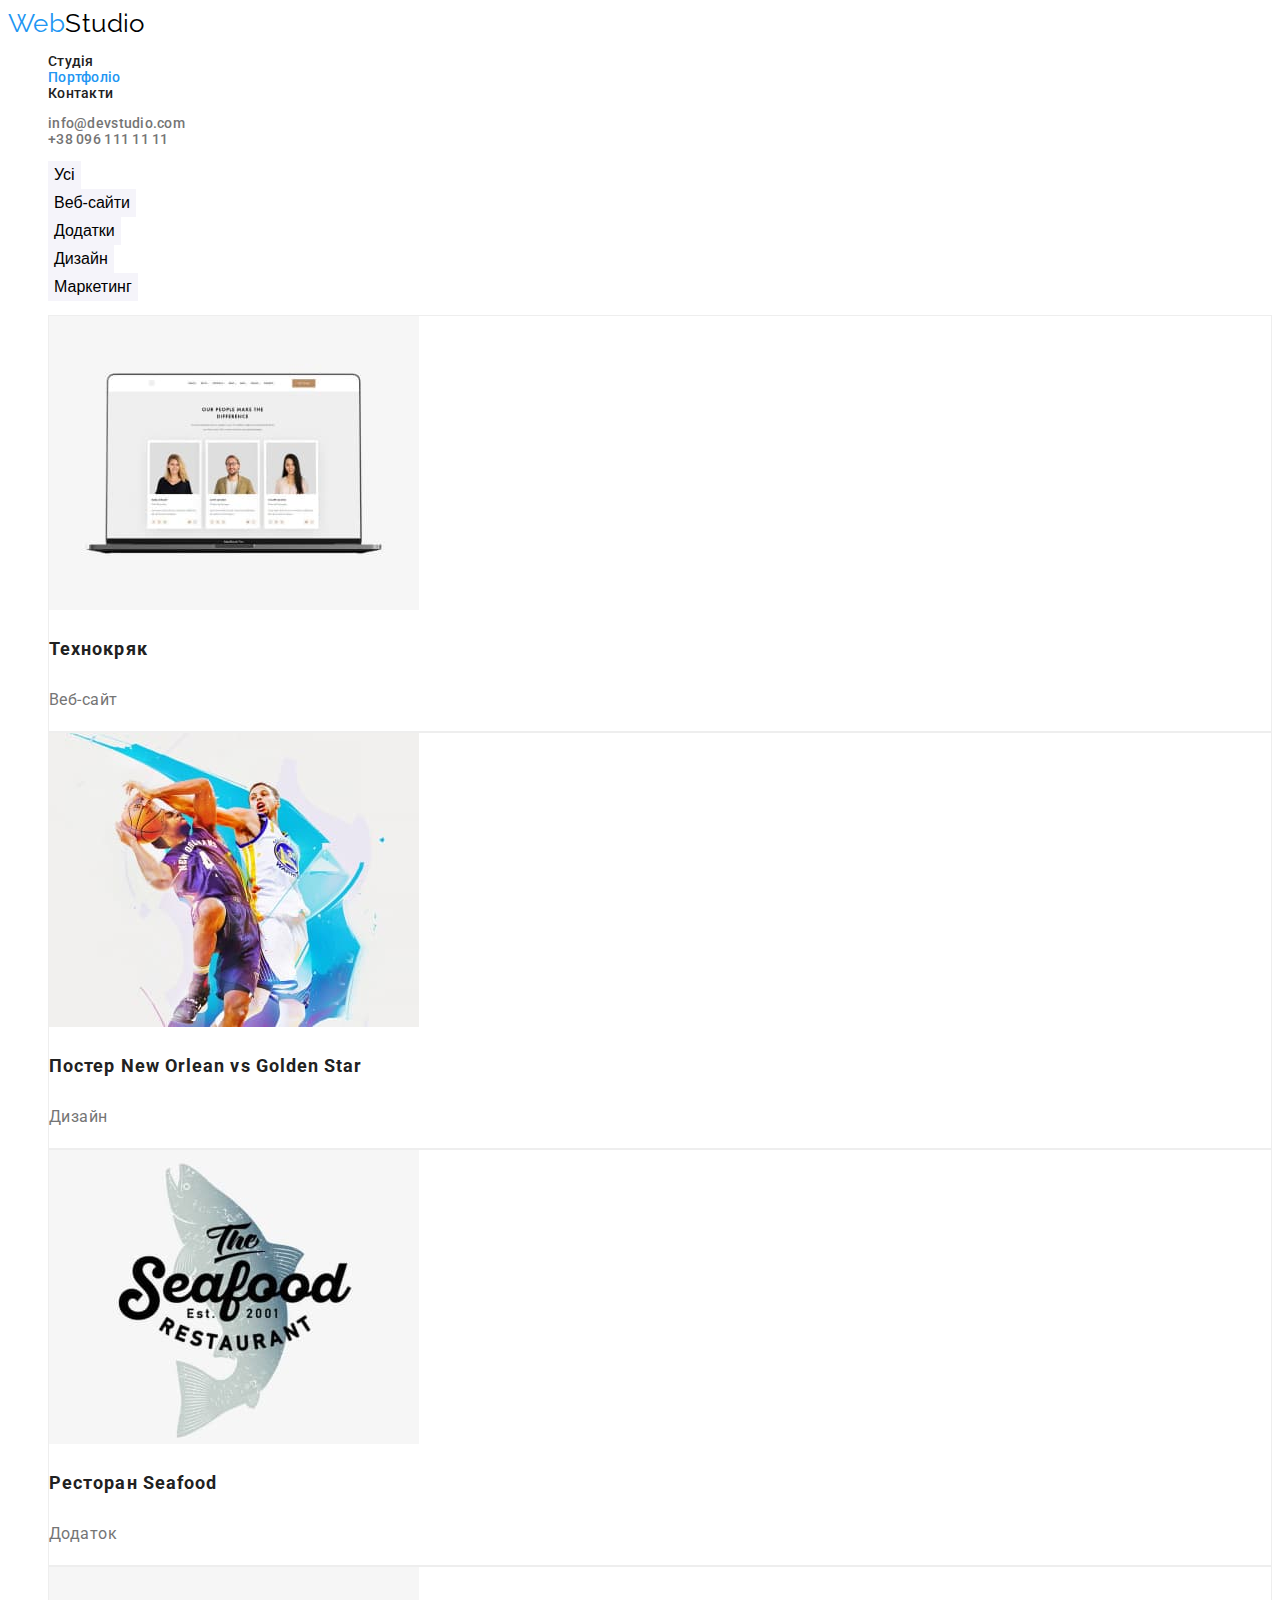
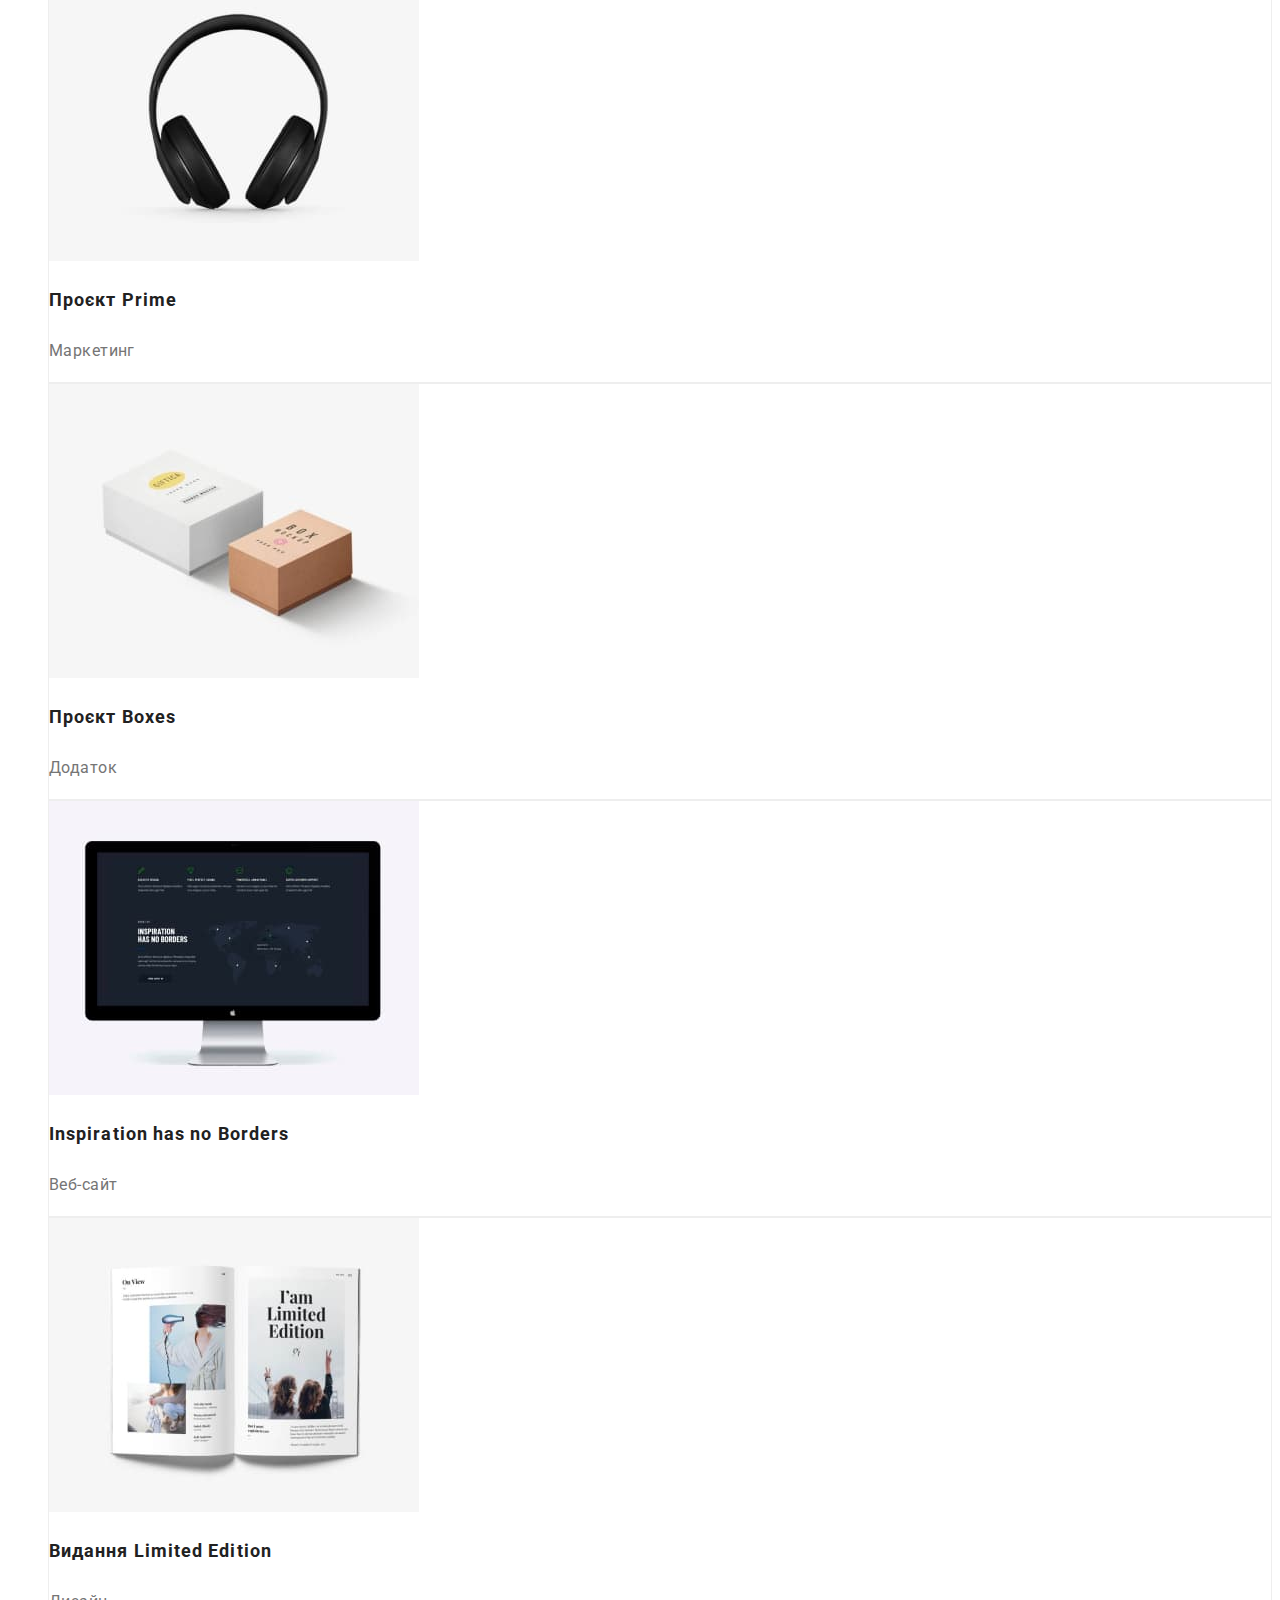
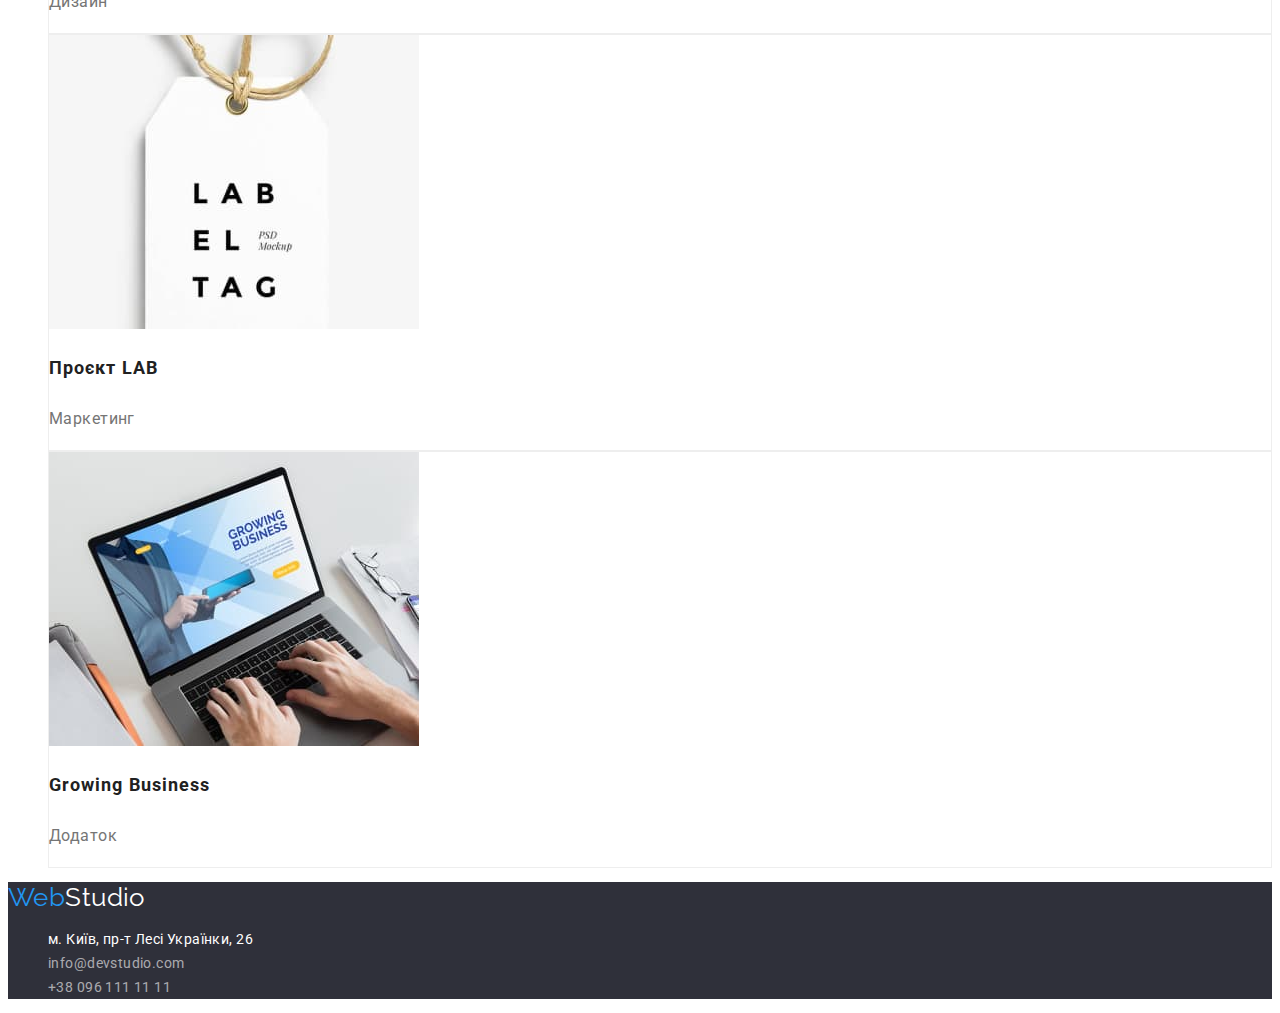
==== portfolio.html @ b097747d "Initial commit" ====
<!DOCTYPE html>
<html lang="uk">
  <head>
    <meta charset="UTF-8" />
    <meta http-equiv="X-UA-Compatible" content="IE=edge" />
    <meta name="viewport" content="width=device-width, initial-scale=1.0" />
    <title>WebStudio</title>

    <!-- Стилі -->
    <link rel="stylesheet" href="./CSS/styles.css" />

    <!-- Шрифти -->
    <link rel="preconnect" href="https://fonts.googleapis.com" />
    <link rel="preconnect" href="https://fonts.gstatic.com" crossorigin />
    <link
      href="https://fonts.googleapis.com/css2?family=Raleway:wght@700&family=Roboto:wght@400;500;700;900&display=swap"
      rel="stylesheet"
    />
  </head>
  <body>
    <!-- Шапка сайту -->
    <header>
      <nav>
        <a href="./index.html" class="logo"> <span>Web</span>Studio </a>
        <ul class="site-nav list">
          <li><a class="link" href="/index.html">Студія</a></li>
          <li><a class="link current" href="./portfolio.html">Портфоліо</a></li>
          <li><a class="link" href="./contacts.html">Контакти</a></li>
        </ul>
      </nav>
      <ul class="auth-nav list">
        <li><a class="link" href="mailto:info@devstudio.com">info@devstudio.com</a></li>
        <li><a class="link" href="tel:+380961111111">+38 096 111 11 11</a></li>
      </ul>
    </header>

    <main>
      <!-- Портфоліо -->

      <section>
        <h1 hidden>Портфоліо</h1>
        <ul class="filter-list">
          <li><button type="button" class="filter-btn">Усі</button></li>
          <li><button type="button" class="filter-btn">Веб-сайти</button></li>
          <li><button type="button" class="filter-btn">Додатки</button></li>
          <li><button type="button" class="filter-btn">Дизайн</button></li>
          <li><button type="button" class="filter-btn">Маркетинг</button></li>
        </ul>

        <ul class="works-list">
          <li class="works-item">
            <img src="./images/images.portfolio/img.jpg" alt="Веб-сайт" width="370" height="294" />
            <h3 class="works-item-title">Технокряк</h3>
            <p class="works-text">Веб-сайт</p>
          </li>
          <li class="works-item">
            <img src="./images/images.portfolio/img-2.jpg" alt="Дизайн" width="370" height="294" />
            <h3 class="works-item-title">Постер New Orlean vs Golden Star</h3>
            <p class="works-text">Дизайн</p>
          </li>
          <li class="works-item">
            <img src="./images/images.portfolio/img-3.jpg" alt="Додаток" width="370" height="294" />
            <h3 class="works-item-title">Ресторан Seafood</h3>
            <p class="works-text">Додаток</p>
          </li>
          <li class="works-item">
            <img
              src="./images/images.portfolio/img-4.jpg"
              alt="Маркетинг"
              width="370"
              height="294"
            />
            <h3 class="works-item-title">Проєкт Prime</h3>
            <p class="works-text">Маркетинг</p>
          </li>
          <li class="works-item">
            <img src="./images/images.portfolio/img-5.jpg" alt="Додаток" width="370" height="294" />
            <h3 class="works-item-title">Проєкт Boxes</h3>
            <p class="works-text">Додаток</p>
          </li>
          <li class="works-item">
            <img
              src="./images/images.portfolio/img-6.jpg"
              alt="Веб-сайт"
              width="370"
              height="294"
            />
            <h3 class="works-item-title">Inspiration has no Borders</h3>
            <p class="works-text">Веб-сайт</p>
          </li>
          <li class="works-item">
            <img src="./images/images.portfolio/img-7.jpg" alt="Дизайн" width="370" height="294" />
            <h3 class="works-item-title">Видання Limited Edition</h3>
            <p class="works-text">Дизайн</p>
          </li>
          <li class="works-item">
            <img
              src="./images/images.portfolio/img-8.jpg"
              alt="Маркетинг"
              width="370"
              height="294"
            />
            <h3 class="works-item-title">Проєкт LAB</h3>
            <p class="works-text">Маркетинг</p>
          </li>
          <li class="works-item">
            <img src="./images/images.portfolio/img-9.jpg" alt="Додаток" width="370" height="294" />
            <h3 class="works-item-title">Growing Business</h3>
            <p class="works-text">Додаток</p>
          </li>
        </ul>
      </section>
    </main>

    <!--Футер-->
    <footer class="footer">
      <a href="./index.html" class="footer-logo logo"> <span>Web</span>Studio </a>
      <address>
        <ul class="footer-contacts">
          <li>
            <a
              class="link-address"
              href="https://goo.gl/maps/hEW1JtFpCVsuVEPR8"
              target="_blank"
              rel="noreferrer"
              >м. Київ, пр-т Лесі Українки, 26</a
            >
          </li>
          <li><a class="link" href="mailto:info@devstudio.com">info@devstudio.com</a></li>
          <li><a class="link" href="tel:+380961111111">+38 096 111 11 11</a></li>
        </ul>
      </address>
    </footer>
  </body>
</html>
---- CSS/styles.css ----
:root {
    --primary-text-color: #212121;
    --second-text-color: #757575;
    --accent-color: #2196F3;
    --third-text-color: #ffffff;
}

.visually-hidden {
    position: absolute;
    width: 1px;
    height: 1px;
    margin: -1px;
    border: 0;
    padding: 0;

    white-space: nowrap;
    clip-path: inset(100%);
    clip: rect(0 0 0 0);
    overflow: hidden;
}

body {
    font-family: 'Roboto', 'Raleway', sans-serif;
    background-color: var(--third-text-color);
    color: var(--primary-text-color);
    font-size: 14px;
    letter-spacing: 0.03em;
}

.logo > span {
    color: var(--accent-color);
}

.logo {
    font-family: 'Raleway';
    font-size: 26px;
    line-height: calc(31/26);
    color: #000000;
    text-decoration: none;
}

.logo:hover,
.logo:focus {
color: var(--accent-color);
}

.list {
    list-style: none;
}

/* Site nav */

.site-nav .link {
    font-weight: 500;
    line-height: calc(16/14);
    letter-spacing: 0.02em;
    color: var(--primary-text-color);
    text-decoration: none;
}
.site-nav .link:focus,
.site-nav .link:hover {
    color: var(--accent-color);
}

.site-nav .link.current {
    color: var(--accent-color)
}

/* Auth nav */

.auth-nav .link {
    font-weight: 500;
    line-height: calc(16/14);
    letter-spacing: 0.02em;
    color: var(--second-text-color);
    text-decoration: none;
}
.auth-nav .link:focus,
.auth-nav .link:hover {
    color: var(--accent-color);
}

/* Герой */

.hero {
    background-color: #2F303A;
}

.hero-title {
    font-weight: 900;
    font-size: 44px;
    line-height: calc(60/44);
    text-align: center;
    letter-spacing: 0.06em;
    text-transform: uppercase;
    color: var(--third-text-color);
}

.hero-btn {
    font-size: 16px;
    line-height: calc(30/16);
    letter-spacing: 0.06em;
    background: var(--accent-color);
    color: var(--third-text-color);
    box-shadow: 0px 4px 4px rgba(0, 0, 0, 0.15);
    border: none;
    border-radius: 4px;
    cursor: pointer;
}

/* Особливості */

.exclusive-list {
    list-style: none;
}

.exclusive-title {
    line-height: calc(16/14);
}

.exclusive-text {
    line-height: calc(24/14);
    color: var(--second-text-color);
}

/* Чим ми займаємося */

.direction {
}

.section-title {
    font-size: 36px;
    line-height: calc(42/36);
}

.direction-list {
    list-style: none;
}

/* Наша команда */

.team {
    background: #F5F4FA;
}

.team-list {
    list-style: none;
}

.team-list .item {
    background: var(--third-text-color);
    box-shadow: 0px 1px 3px rgba(0, 0, 0, 0.12), 0px 1px 1px rgba(0, 0, 0, 0.14), 0px 2px 1px rgba(0, 0, 0, 0.2);
    border-radius: 0px 0px 4px 4px
}

.team-list .name {
    font-weight: 500;
    font-size: 16px;
    line-height: calc(19/16);
}

.team-list .text {
    font-size: 16px;
    line-height: calc(19/16);
    color: var(--second-text-color);
}

/* Футер */

.footer {
    background-color: #2F303A;
}

.footer-logo {
    color: var(--third-text-color);
}

.footer-logo > span {
    color: var(--accent-color);
}

.footer > .link {
    color: var(--third-text-color);
}

.footer-contacts {
    list-style: none;
}

.link-address {
    font-style: normal;
    line-height: calc(24/14);
    color: var(--third-text-color);
    text-decoration: none;
}

.footer-contacts .link {
    font-style: normal;
    line-height: calc(24/14);
    color: rgba(255, 255, 255, 0.6);
    text-decoration: none;
}

.footer-contacts .link:hover,
.footer-contacts .link:focus {
    color: var(--accent-color);
}

/* м */

.filter-list {
    list-style: none;
}

.filter-btn {
    font-weight: 500;
    font-size: 16px;
    line-height: calc(26/16);
    background: #F5F4FA;
    border: none;
    cursor: pointer;
}

.filter-btn:hover,
.filter-btn:focus {
    color: var(--third-text-color);
    background-color: var(--accent-color);
}


.works-list {
    list-style: none;
}

.works-item {
    background: var(--third-text-color);
    border: 1px solid #EEEEEE;
}

.works-item-title {
    font-size: 18px;
    line-height: calc(36/18);
    letter-spacing: 0.06em;
}

.works-text {
    font-size: 16px;
    line-height: calc(30/16);
    color: var(--second-text-color);
}
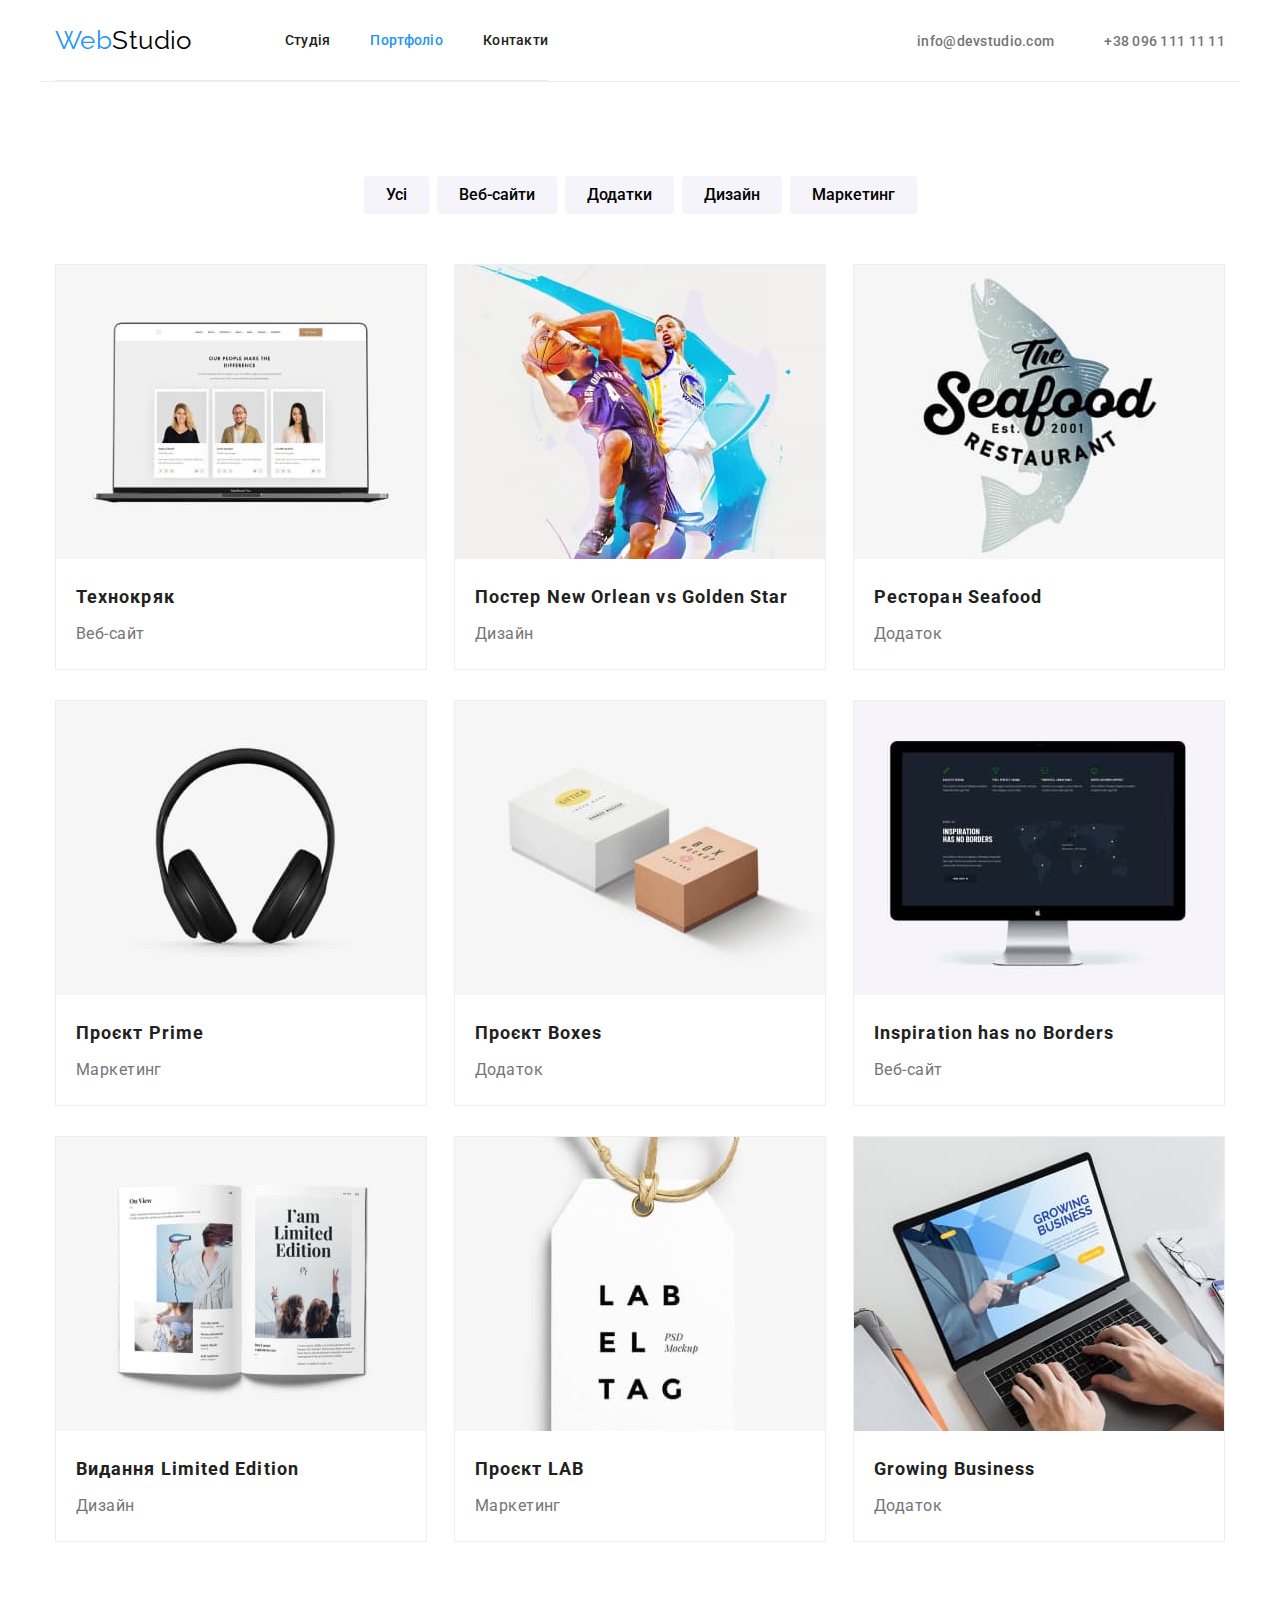
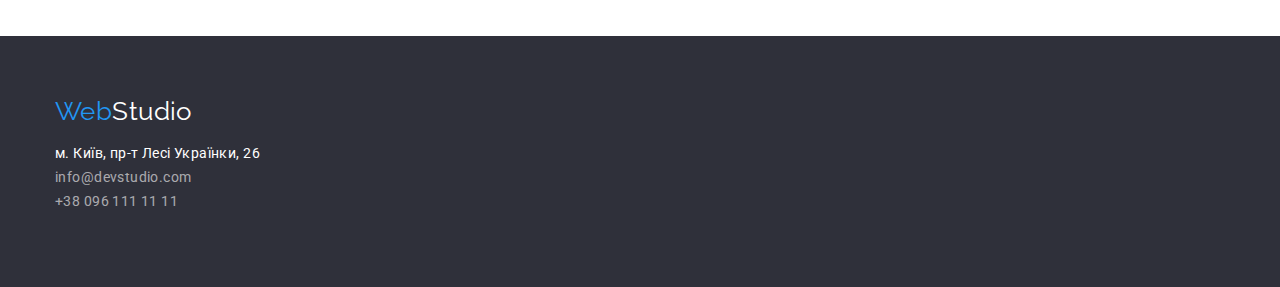
==== commit 5b168b45: "add margin, padding and Flexbox" ====
--- a/portfolio.html
+++ b/portfolio.html
@@ -6,9 +6,6 @@
     <meta name="viewport" content="width=device-width, initial-scale=1.0" />
     <title>WebStudio</title>
 
-    <!-- Стилі -->
-    <link rel="stylesheet" href="./CSS/styles.css" />
-
     <!-- Шрифти -->
     <link rel="preconnect" href="https://fonts.googleapis.com" />
     <link rel="preconnect" href="https://fonts.gstatic.com" crossorigin />
@@ -16,120 +13,169 @@
       href="https://fonts.googleapis.com/css2?family=Raleway:wght@700&family=Roboto:wght@400;500;700;900&display=swap"
       rel="stylesheet"
     />
+
+    <!-- Нормалізація -->
+    <link
+      rel="stylesheet"
+      href="https://cdnjs.cloudflare.com/ajax/libs/modern-normalize/1.1.0/modern-normalize.min.css"
+    />
+
+    <!-- Стилі -->
+    <link rel="stylesheet" href="./CSS/styles.css" />
   </head>
   <body>
     <!-- Шапка сайту -->
     <header>
-      <nav>
-        <a href="./index.html" class="logo"> <span>Web</span>Studio </a>
-        <ul class="site-nav list">
-          <li><a class="link" href="/index.html">Студія</a></li>
-          <li><a class="link current" href="./portfolio.html">Портфоліо</a></li>
-          <li><a class="link" href="./contacts.html">Контакти</a></li>
+      <div class="container header">
+        <nav class="header-nav">
+          <a href="./index.html" class="logo"> <span>Web</span>Studio </a>
+          <ul class="site-nav list">
+            <li class="item"><a class="link" href="/index.html">Студія</a></li>
+            <li class="item"><a class="link current" href="./portfolio.html">Портфоліо</a></li>
+            <li class="item"><a class="link" href="./contacts.html">Контакти</a></li>
+          </ul>
+        </nav>
+
+        <ul class="auth-nav list">
+          <li class="item">
+            <a class="link" href="mailto:info@devstudio.com">info@devstudio.com</a>
+          </li>
+          <li class="item"><a class="link" href="tel:+380961111111">+38 096 111 11 11</a></li>
         </ul>
-      </nav>
-      <ul class="auth-nav list">
-        <li><a class="link" href="mailto:info@devstudio.com">info@devstudio.com</a></li>
-        <li><a class="link" href="tel:+380961111111">+38 096 111 11 11</a></li>
-      </ul>
+      </div>
     </header>
 
+    <!--Унікальний контент сторінки Портфоліо-->
     <main>
       <!-- Портфоліо -->
 
-      <section>
-        <h1 hidden>Портфоліо</h1>
-        <ul class="filter-list">
-          <li><button type="button" class="filter-btn">Усі</button></li>
-          <li><button type="button" class="filter-btn">Веб-сайти</button></li>
-          <li><button type="button" class="filter-btn">Додатки</button></li>
-          <li><button type="button" class="filter-btn">Дизайн</button></li>
-          <li><button type="button" class="filter-btn">Маркетинг</button></li>
-        </ul>
+      <section class="section">
+        <div class="container">
+          <h1 hidden>Портфоліо</h1>
+          <ul class="filter-list">
+            <li class="item"><button type="button" class="filter-btn">Усі</button></li>
+            <li class="item"><button type="button" class="filter-btn">Веб-сайти</button></li>
+            <li class="item"><button type="button" class="filter-btn">Додатки</button></li>
+            <li class="item"><button type="button" class="filter-btn">Дизайн</button></li>
+            <li class="item"><button type="button" class="filter-btn">Маркетинг</button></li>
+          </ul>
 
-        <ul class="works-list">
-          <li class="works-item">
-            <img src="./images/images.portfolio/img.jpg" alt="Веб-сайт" width="370" height="294" />
-            <h3 class="works-item-title">Технокряк</h3>
-            <p class="works-text">Веб-сайт</p>
-          </li>
-          <li class="works-item">
-            <img src="./images/images.portfolio/img-2.jpg" alt="Дизайн" width="370" height="294" />
-            <h3 class="works-item-title">Постер New Orlean vs Golden Star</h3>
-            <p class="works-text">Дизайн</p>
-          </li>
-          <li class="works-item">
-            <img src="./images/images.portfolio/img-3.jpg" alt="Додаток" width="370" height="294" />
-            <h3 class="works-item-title">Ресторан Seafood</h3>
-            <p class="works-text">Додаток</p>
-          </li>
-          <li class="works-item">
-            <img
-              src="./images/images.portfolio/img-4.jpg"
-              alt="Маркетинг"
-              width="370"
-              height="294"
-            />
-            <h3 class="works-item-title">Проєкт Prime</h3>
-            <p class="works-text">Маркетинг</p>
-          </li>
-          <li class="works-item">
-            <img src="./images/images.portfolio/img-5.jpg" alt="Додаток" width="370" height="294" />
-            <h3 class="works-item-title">Проєкт Boxes</h3>
-            <p class="works-text">Додаток</p>
-          </li>
-          <li class="works-item">
-            <img
-              src="./images/images.portfolio/img-6.jpg"
-              alt="Веб-сайт"
-              width="370"
-              height="294"
-            />
-            <h3 class="works-item-title">Inspiration has no Borders</h3>
-            <p class="works-text">Веб-сайт</p>
-          </li>
-          <li class="works-item">
-            <img src="./images/images.portfolio/img-7.jpg" alt="Дизайн" width="370" height="294" />
-            <h3 class="works-item-title">Видання Limited Edition</h3>
-            <p class="works-text">Дизайн</p>
-          </li>
-          <li class="works-item">
-            <img
-              src="./images/images.portfolio/img-8.jpg"
-              alt="Маркетинг"
-              width="370"
-              height="294"
-            />
-            <h3 class="works-item-title">Проєкт LAB</h3>
-            <p class="works-text">Маркетинг</p>
-          </li>
-          <li class="works-item">
-            <img src="./images/images.portfolio/img-9.jpg" alt="Додаток" width="370" height="294" />
-            <h3 class="works-item-title">Growing Business</h3>
-            <p class="works-text">Додаток</p>
-          </li>
-        </ul>
+          <ul class="works-list">
+            <li class="works-item">
+              <img
+                src="./images/images.portfolio/img.jpg"
+                alt="Веб-сайт"
+                width="370"
+                height="294"
+              />
+              <h3 class="works-item-title">Технокряк</h3>
+              <p class="works-text">Веб-сайт</p>
+            </li>
+            <li class="works-item">
+              <img
+                src="./images/images.portfolio/img-2.jpg"
+                alt="Дизайн"
+                width="370"
+                height="294"
+              />
+              <h3 class="works-item-title">Постер New Orlean vs Golden Star</h3>
+              <p class="works-text">Дизайн</p>
+            </li>
+            <li class="works-item">
+              <img
+                src="./images/images.portfolio/img-3.jpg"
+                alt="Додаток"
+                width="370"
+                height="294"
+              />
+              <h3 class="works-item-title">Ресторан Seafood</h3>
+              <p class="works-text">Додаток</p>
+            </li>
+            <li class="works-item">
+              <img
+                src="./images/images.portfolio/img-4.jpg"
+                alt="Маркетинг"
+                width="370"
+                height="294"
+              />
+              <h3 class="works-item-title">Проєкт Prime</h3>
+              <p class="works-text">Маркетинг</p>
+            </li>
+            <li class="works-item">
+              <img
+                src="./images/images.portfolio/img-5.jpg"
+                alt="Додаток"
+                width="370"
+                height="294"
+              />
+              <h3 class="works-item-title">Проєкт Boxes</h3>
+              <p class="works-text">Додаток</p>
+            </li>
+            <li class="works-item">
+              <img
+                src="./images/images.portfolio/img-6.jpg"
+                alt="Веб-сайт"
+                width="370"
+                height="294"
+              />
+              <h3 class="works-item-title">Inspiration has no Borders</h3>
+              <p class="works-text">Веб-сайт</p>
+            </li>
+            <li class="works-item">
+              <img
+                src="./images/images.portfolio/img-7.jpg"
+                alt="Дизайн"
+                width="370"
+                height="294"
+              />
+              <h3 class="works-item-title">Видання Limited Edition</h3>
+              <p class="works-text">Дизайн</p>
+            </li>
+            <li class="works-item">
+              <img
+                src="./images/images.portfolio/img-8.jpg"
+                alt="Маркетинг"
+                width="370"
+                height="294"
+              />
+              <h3 class="works-item-title">Проєкт LAB</h3>
+              <p class="works-text">Маркетинг</p>
+            </li>
+            <li class="works-item">
+              <img
+                src="./images/images.portfolio/img-9.jpg"
+                alt="Додаток"
+                width="370"
+                height="294"
+              />
+              <h3 class="works-item-title">Growing Business</h3>
+              <p class="works-text">Додаток</p>
+            </li>
+          </ul>
+        </div>
       </section>
     </main>
 
     <!--Футер-->
     <footer class="footer">
-      <a href="./index.html" class="footer-logo logo"> <span>Web</span>Studio </a>
-      <address>
-        <ul class="footer-contacts">
-          <li>
-            <a
-              class="link-address"
-              href="https://goo.gl/maps/hEW1JtFpCVsuVEPR8"
-              target="_blank"
-              rel="noreferrer"
-              >м. Київ, пр-т Лесі Українки, 26</a
-            >
-          </li>
-          <li><a class="link" href="mailto:info@devstudio.com">info@devstudio.com</a></li>
-          <li><a class="link" href="tel:+380961111111">+38 096 111 11 11</a></li>
-        </ul>
-      </address>
+      <div class="container">
+        <a href="./index.html" class="footer-logo logo"> <span>Web</span>Studio </a>
+        <address>
+          <ul class="footer-contacts">
+            <li>
+              <a
+                class="link-address"
+                href="https://goo.gl/maps/hEW1JtFpCVsuVEPR8"
+                target="_blank"
+                rel="noreferrer"
+                >м. Київ, пр-т Лесі Українки, 26</a
+              >
+            </li>
+            <li><a class="link" href="mailto:info@devstudio.com">info@devstudio.com</a></li>
+            <li><a class="link" href="tel:+380961111111">+38 096 111 11 11</a></li>
+          </ul>
+        </address>
+      </div>
     </footer>
   </body>
 </html>
--- a/CSS/styles.css
+++ b/CSS/styles.css
@@ -25,6 +25,43 @@
     color: var(--primary-text-color);
     font-size: 14px;
     letter-spacing: 0.03em;
+    
+}
+
+ul{
+    padding-left: 0;
+}
+
+/* img {
+    display: block;
+} */
+
+.container {
+    width: 1200px;
+    padding-left: 15px;
+    padding-right: 15px;
+    margin-left: auto;
+    margin-right: auto;
+    /* outline: 1px solid orange; */
+}
+
+.section {
+    padding-top: 94px;
+    padding-bottom: 94px;
+}
+
+
+/* Шапка */
+
+.header,
+.header-nav {
+    display: flex;
+    align-items: center;
+    border-bottom: 1px solid #ECECEC;
+}
+
+.header-nav {
+    margin-right: auto;
 }
 
 .logo > span {
@@ -46,11 +83,25 @@
 
 .list {
     list-style: none;
+    margin-top: 0;
+    margin-bottom: 0;
 }
 
 /* Site nav */
 
+.site-nav {
+    display: flex;
+    margin-left: 93px;
+}
+
+.site-nav .item:not(:last-child){
+    margin-right: 40px;
+}
+
 .site-nav .link {
+    display: block;
+    padding-top: 32px;
+    padding-bottom: 32px;
     font-weight: 500;
     line-height: calc(16/14);
     letter-spacing: 0.02em;
@@ -68,7 +119,18 @@
 
 /* Auth nav */
 
+.auth-nav {
+    display: flex;
+}
+
+.auth-nav .item +.item{
+    margin-left: 50px;
+}
+
 .auth-nav .link {
+    display: block;
+    padding-top: 32px;
+    padding-bottom: 32px;
     font-weight: 500;
     line-height: calc(16/14);
     letter-spacing: 0.02em;
@@ -83,20 +145,25 @@
 /* Герой */
 
 .hero {
-    background-color: #2F303A;
+    text-align: center;
 }
 
 .hero-title {
+    width: 696px;
+    margin: 0 auto 30px;
+    padding-top: 200px;
     font-weight: 900;
     font-size: 44px;
     line-height: calc(60/44);
-    text-align: center;
     letter-spacing: 0.06em;
     text-transform: uppercase;
-    color: var(--third-text-color);
+    color: var(--primary-text-color);
 }
 
 .hero-btn {
+    min-width: 216px;
+    margin-bottom: 200px;
+    padding: 10px 32px;
     font-size: 16px;
     line-height: calc(30/16);
     letter-spacing: 0.06em;
@@ -110,32 +177,55 @@
 
 /* Особливості */
 
+
 .exclusive-list {
-    list-style: none;
+    margin-top: 0;
+    margin-bottom: 0;
+    display: flex;
+    justify-content: space-between;
+    list-style: none;
+}
+
+.exclusive-item {
+    width: 270px;
 }
 
 .exclusive-title {
+    margin-top: 0;
+    margin-bottom: 10px;
     line-height: calc(16/14);
 }
 
 .exclusive-text {
+    margin-top: 0;
+    margin-bottom: 0;
     line-height: calc(24/14);
     color: var(--second-text-color);
 }
 
 /* Чим ми займаємося */
 
-.direction {
-}
-
 .section-title {
+    margin-top: 0;
+    margin-bottom: 50px;
+    text-align: center;
     font-size: 36px;
     line-height: calc(42/36);
 }
 
 .direction-list {
-    list-style: none;
-}
+    margin-top: 0;
+    margin-bottom: 94px;
+    justify-content: space-between;
+    display: flex;
+    list-style: none;
+}
+
+.direction-text img{
+    display: block;
+}
+
+
 
 /* Наша команда */
 
@@ -144,22 +234,40 @@
 }
 
 .team-list {
-    list-style: none;
+    margin-top: 0;
+    margin-bottom: 0;
+    display: flex;
+    justify-content: space-between;
+    list-style: none;
+}
+
+.team-list .image {
+    margin-bottom: 30px;
 }
 
 .team-list .item {
     background: var(--third-text-color);
     box-shadow: 0px 1px 3px rgba(0, 0, 0, 0.12), 0px 1px 1px rgba(0, 0, 0, 0.14), 0px 2px 1px rgba(0, 0, 0, 0.2);
-    border-radius: 0px 0px 4px 4px
-}
+    border-radius: 0px 0px 4px 4px;
+}
+
+.team-list .item img {
+    display: block;
+}
+
 
 .team-list .name {
+    margin-top: 0;
+    margin-bottom: 10px;
     font-weight: 500;
     font-size: 16px;
     line-height: calc(19/16);
 }
 
 .team-list .text {
+    margin-top: 0;
+    margin-bottom: 0;
+    padding-bottom: 30px;
     font-size: 16px;
     line-height: calc(19/16);
     color: var(--second-text-color);
@@ -169,6 +277,8 @@
 
 .footer {
     background-color: #2F303A;
+    padding-top: 60px;
+    padding-bottom: 60px;
 }
 
 .footer-logo {
@@ -209,15 +319,25 @@
 /* м */
 
 .filter-list {
-    list-style: none;
+    margin-top: 0;
+    display: flex;
+    justify-content: center;
+    margin-bottom: 50px;
+    list-style: none;
+}
+
+.filter-list .item+.item{
+    margin-left: 8px;
 }
 
 .filter-btn {
+    padding: 6px 22px;
     font-weight: 500;
     font-size: 16px;
     line-height: calc(26/16);
     background: #F5F4FA;
     border: none;
+    border-radius: 4px;
     cursor: pointer;
 }
 
@@ -229,21 +349,45 @@
 
 
 .works-list {
+    display: flex;
+    flex-wrap: wrap;
+    justify-content: space-between;
+    margin-top: 0;
+    margin-bottom: 0;
     list-style: none;
 }
 
 .works-item {
+    margin-bottom: 30px;
     background: var(--third-text-color);
     border: 1px solid #EEEEEE;
 }
 
+.works-item img {
+    display: block;
+}
+
+.works-item:nth-last-child(-n+3){
+    margin-bottom: 0;
+}
+
+
 .works-item-title {
+    margin-top: 20px;
+    margin-bottom: 4px;
+    padding-left: 20px;
+    padding-right: 20px;
     font-size: 18px;
     line-height: calc(36/18);
     letter-spacing: 0.06em;
 }
 
 .works-text {
+    width: 370px;
+    margin-top: 0;
+    margin-bottom: 20px;
+    padding-left: 20px;
+    padding-right: 20px;
     font-size: 16px;
     line-height: calc(30/16);
     color: var(--second-text-color);
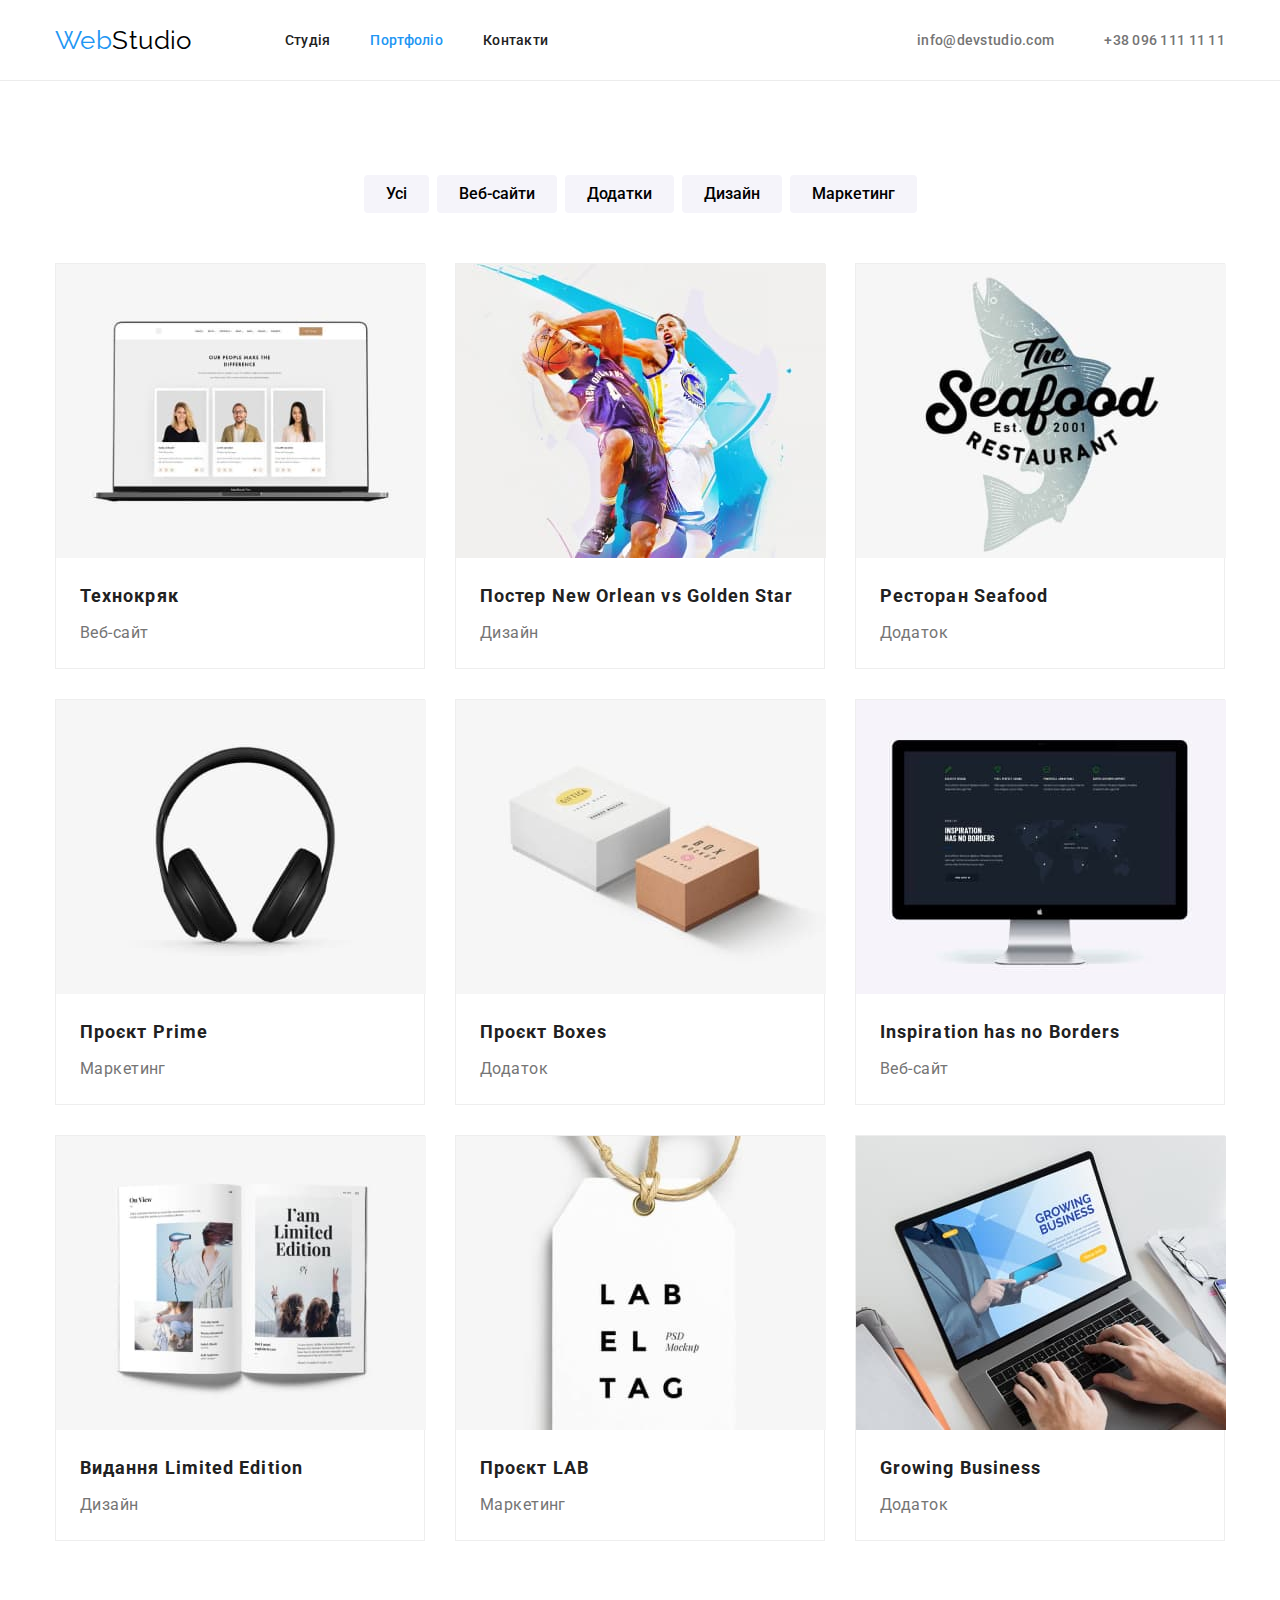
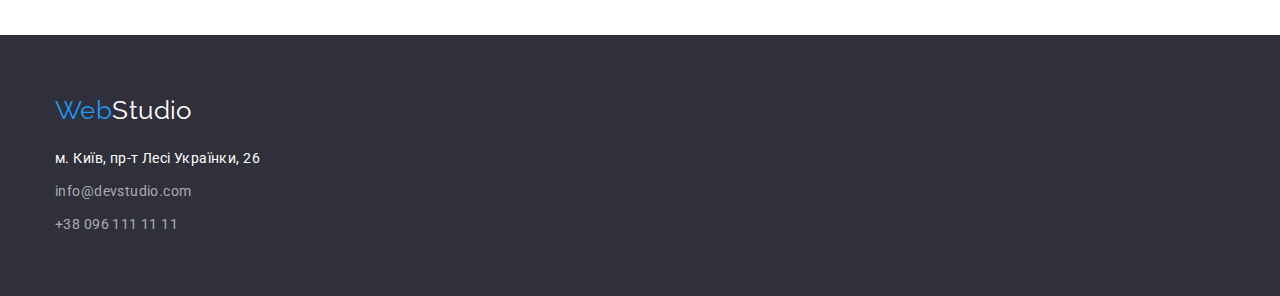
==== commit 5720d949: "Bugs fixes hw3" ====
--- a/portfolio.html
+++ b/portfolio.html
@@ -25,8 +25,8 @@
   </head>
   <body>
     <!-- Шапка сайту -->
-    <header>
-      <div class="container header">
+    <header class="header">
+      <div class="container header-container">
         <nav class="header-nav">
           <a href="./index.html" class="logo"> <span>Web</span>Studio </a>
           <ul class="site-nav list">
@@ -68,9 +68,12 @@
                 width="370"
                 height="294"
               />
-              <h3 class="works-item-title">Технокряк</h3>
-              <p class="works-text">Веб-сайт</p>
-            </li>
+              <div class="works-content">
+                <h3 class="works-item-title">Технокряк</h3>
+                <p class="works-text">Веб-сайт</p>
+              </div>
+            </li>
+
             <li class="works-item">
               <img
                 src="./images/images.portfolio/img-2.jpg"
@@ -78,9 +81,12 @@
                 width="370"
                 height="294"
               />
-              <h3 class="works-item-title">Постер New Orlean vs Golden Star</h3>
-              <p class="works-text">Дизайн</p>
-            </li>
+              <div class="works-content">
+                <h3 class="works-item-title">Постер New Orlean vs Golden Star</h3>
+                <p class="works-text">Дизайн</p>
+              </div>
+            </li>
+
             <li class="works-item">
               <img
                 src="./images/images.portfolio/img-3.jpg"
@@ -88,9 +94,12 @@
                 width="370"
                 height="294"
               />
-              <h3 class="works-item-title">Ресторан Seafood</h3>
-              <p class="works-text">Додаток</p>
-            </li>
+              <div class="works-content">
+                <h3 class="works-item-title">Ресторан Seafood</h3>
+                <p class="works-text">Додаток</p>
+              </div>
+            </li>
+
             <li class="works-item">
               <img
                 src="./images/images.portfolio/img-4.jpg"
@@ -98,9 +107,12 @@
                 width="370"
                 height="294"
               />
-              <h3 class="works-item-title">Проєкт Prime</h3>
-              <p class="works-text">Маркетинг</p>
-            </li>
+              <div class="works-content">
+                <h3 class="works-item-title">Проєкт Prime</h3>
+                <p class="works-text">Маркетинг</p>
+              </div>
+            </li>
+
             <li class="works-item">
               <img
                 src="./images/images.portfolio/img-5.jpg"
@@ -108,9 +120,12 @@
                 width="370"
                 height="294"
               />
-              <h3 class="works-item-title">Проєкт Boxes</h3>
-              <p class="works-text">Додаток</p>
-            </li>
+              <div class="works-content">
+                <h3 class="works-item-title">Проєкт Boxes</h3>
+                <p class="works-text">Додаток</p>
+              </div>
+            </li>
+
             <li class="works-item">
               <img
                 src="./images/images.portfolio/img-6.jpg"
@@ -118,9 +133,12 @@
                 width="370"
                 height="294"
               />
-              <h3 class="works-item-title">Inspiration has no Borders</h3>
-              <p class="works-text">Веб-сайт</p>
-            </li>
+              <div class="works-content">
+                <h3 class="works-item-title">Inspiration has no Borders</h3>
+                <p class="works-text">Веб-сайт</p>
+              </div>
+            </li>
+
             <li class="works-item">
               <img
                 src="./images/images.portfolio/img-7.jpg"
@@ -128,9 +146,12 @@
                 width="370"
                 height="294"
               />
-              <h3 class="works-item-title">Видання Limited Edition</h3>
-              <p class="works-text">Дизайн</p>
-            </li>
+              <div class="works-content">
+                <h3 class="works-item-title">Видання Limited Edition</h3>
+                <p class="works-text">Дизайн</p>
+              </div>
+            </li>
+
             <li class="works-item">
               <img
                 src="./images/images.portfolio/img-8.jpg"
@@ -138,9 +159,12 @@
                 width="370"
                 height="294"
               />
-              <h3 class="works-item-title">Проєкт LAB</h3>
-              <p class="works-text">Маркетинг</p>
-            </li>
+              <div class="works-content">
+                <h3 class="works-item-title">Проєкт LAB</h3>
+                <p class="works-text">Маркетинг</p>
+              </div>
+            </li>
+
             <li class="works-item">
               <img
                 src="./images/images.portfolio/img-9.jpg"
@@ -148,8 +172,10 @@
                 width="370"
                 height="294"
               />
-              <h3 class="works-item-title">Growing Business</h3>
-              <p class="works-text">Додаток</p>
+              <div class="works-content">
+                <h3 class="works-item-title">Growing Business</h3>
+                <p class="works-text">Додаток</p>
+              </div>
             </li>
           </ul>
         </div>
--- a/CSS/styles.css
+++ b/CSS/styles.css
@@ -29,6 +29,8 @@
 }
 
 ul{
+    margin-top: 0;
+    margin-bottom: 0;
     padding-left: 0;
 }
 
@@ -53,11 +55,14 @@
 
 /* Шапка */
 
-.header,
+.header {
+    border-bottom: 1px solid #ECECEC;
+}
+
+.header-container,
 .header-nav {
     display: flex;
     align-items: center;
-    border-bottom: 1px solid #ECECEC;
 }
 
 .header-nav {
@@ -145,24 +150,24 @@
 /* Герой */
 
 .hero {
+    padding: 200px 0;
     text-align: center;
+    background-color: #2F303A;;
 }
 
 .hero-title {
     width: 696px;
     margin: 0 auto 30px;
-    padding-top: 200px;
     font-weight: 900;
     font-size: 44px;
     line-height: calc(60/44);
     letter-spacing: 0.06em;
     text-transform: uppercase;
-    color: var(--primary-text-color);
+    color: var(--third-text-color);
 }
 
 .hero-btn {
     min-width: 216px;
-    margin-bottom: 200px;
     padding: 10px 32px;
     font-size: 16px;
     line-height: calc(30/16);
@@ -193,6 +198,7 @@
 .exclusive-title {
     margin-top: 0;
     margin-bottom: 10px;
+    font-size: 14px;
     line-height: calc(16/14);
 }
 
@@ -204,6 +210,10 @@
 }
 
 /* Чим ми займаємося */
+
+.direction {
+    padding-top: 0;
+}
 
 .section-title {
     margin-top: 0;
@@ -214,8 +224,6 @@
 }
 
 .direction-list {
-    margin-top: 0;
-    margin-bottom: 94px;
     justify-content: space-between;
     display: flex;
     list-style: none;
@@ -241,9 +249,7 @@
     list-style: none;
 }
 
-.team-list .image {
-    margin-bottom: 30px;
-}
+
 
 .team-list .item {
     background: var(--third-text-color);
@@ -255,6 +261,11 @@
     display: block;
 }
 
+.team-list .team-content {
+    padding-top: 30px;
+    padding-bottom: 30px;
+    text-align: center;
+}
 
 .team-list .name {
     margin-top: 0;
@@ -267,7 +278,6 @@
 .team-list .text {
     margin-top: 0;
     margin-bottom: 0;
-    padding-bottom: 30px;
     font-size: 16px;
     line-height: calc(19/16);
     color: var(--second-text-color);
@@ -282,6 +292,8 @@
 }
 
 .footer-logo {
+    display: block;
+    margin-bottom: 20px;
     color: var(--third-text-color);
 }
 
@@ -294,6 +306,9 @@
 }
 
 .footer-contacts {
+    display: flex;
+    flex-direction: column;
+    gap: 9px;
     list-style: none;
 }
 
@@ -305,6 +320,7 @@
 }
 
 .footer-contacts .link {
+
     font-style: normal;
     line-height: calc(24/14);
     color: rgba(255, 255, 255, 0.6);
@@ -358,11 +374,16 @@
 }
 
 .works-item {
+    width: 370px;
     margin-bottom: 30px;
     background: var(--third-text-color);
     border: 1px solid #EEEEEE;
 }
 
+.works-item .works-content {
+    padding: 20px 24px;
+}
+
 .works-item img {
     display: block;
 }
@@ -373,21 +394,16 @@
 
 
 .works-item-title {
-    margin-top: 20px;
+    margin-top: 0;
     margin-bottom: 4px;
-    padding-left: 20px;
-    padding-right: 20px;
     font-size: 18px;
     line-height: calc(36/18);
     letter-spacing: 0.06em;
 }
 
 .works-text {
-    width: 370px;
-    margin-top: 0;
-    margin-bottom: 20px;
-    padding-left: 20px;
-    padding-right: 20px;
+    margin-top: 0;
+    margin-bottom: 0;
     font-size: 16px;
     line-height: calc(30/16);
     color: var(--second-text-color);
